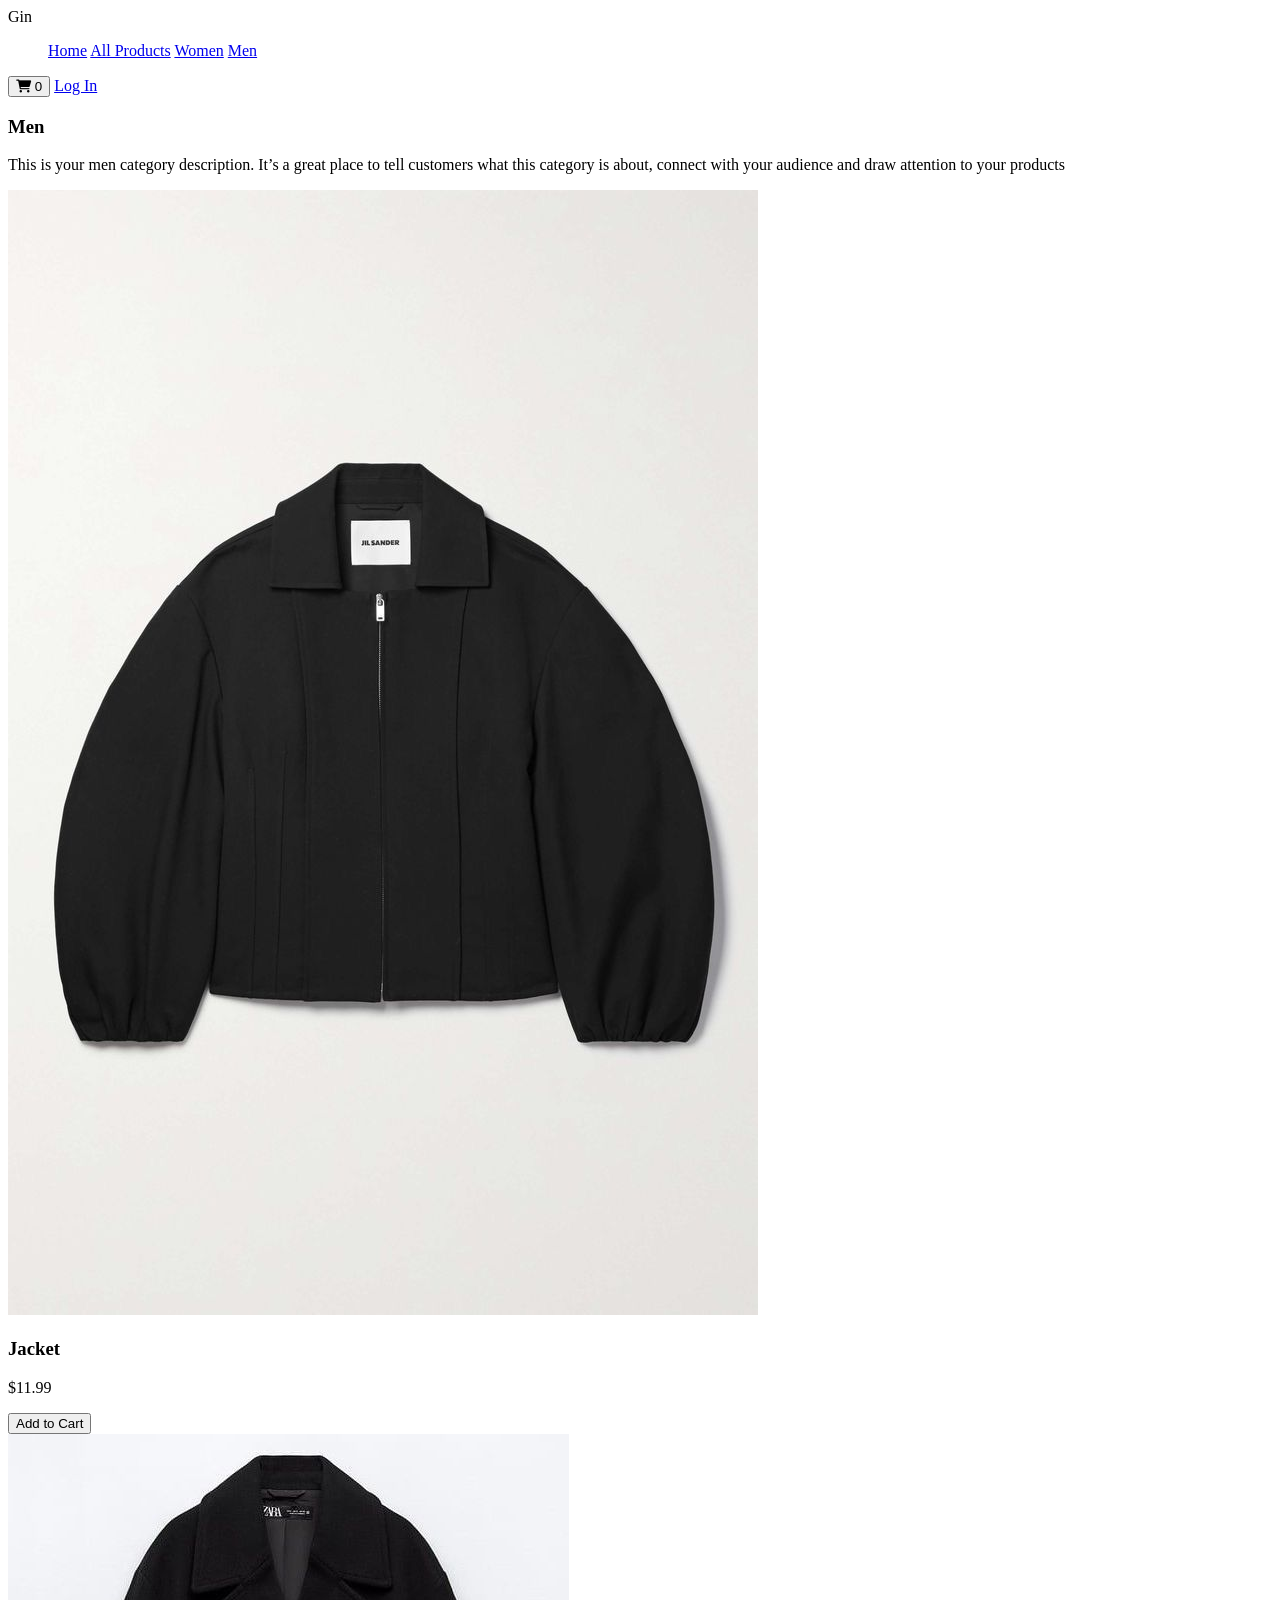
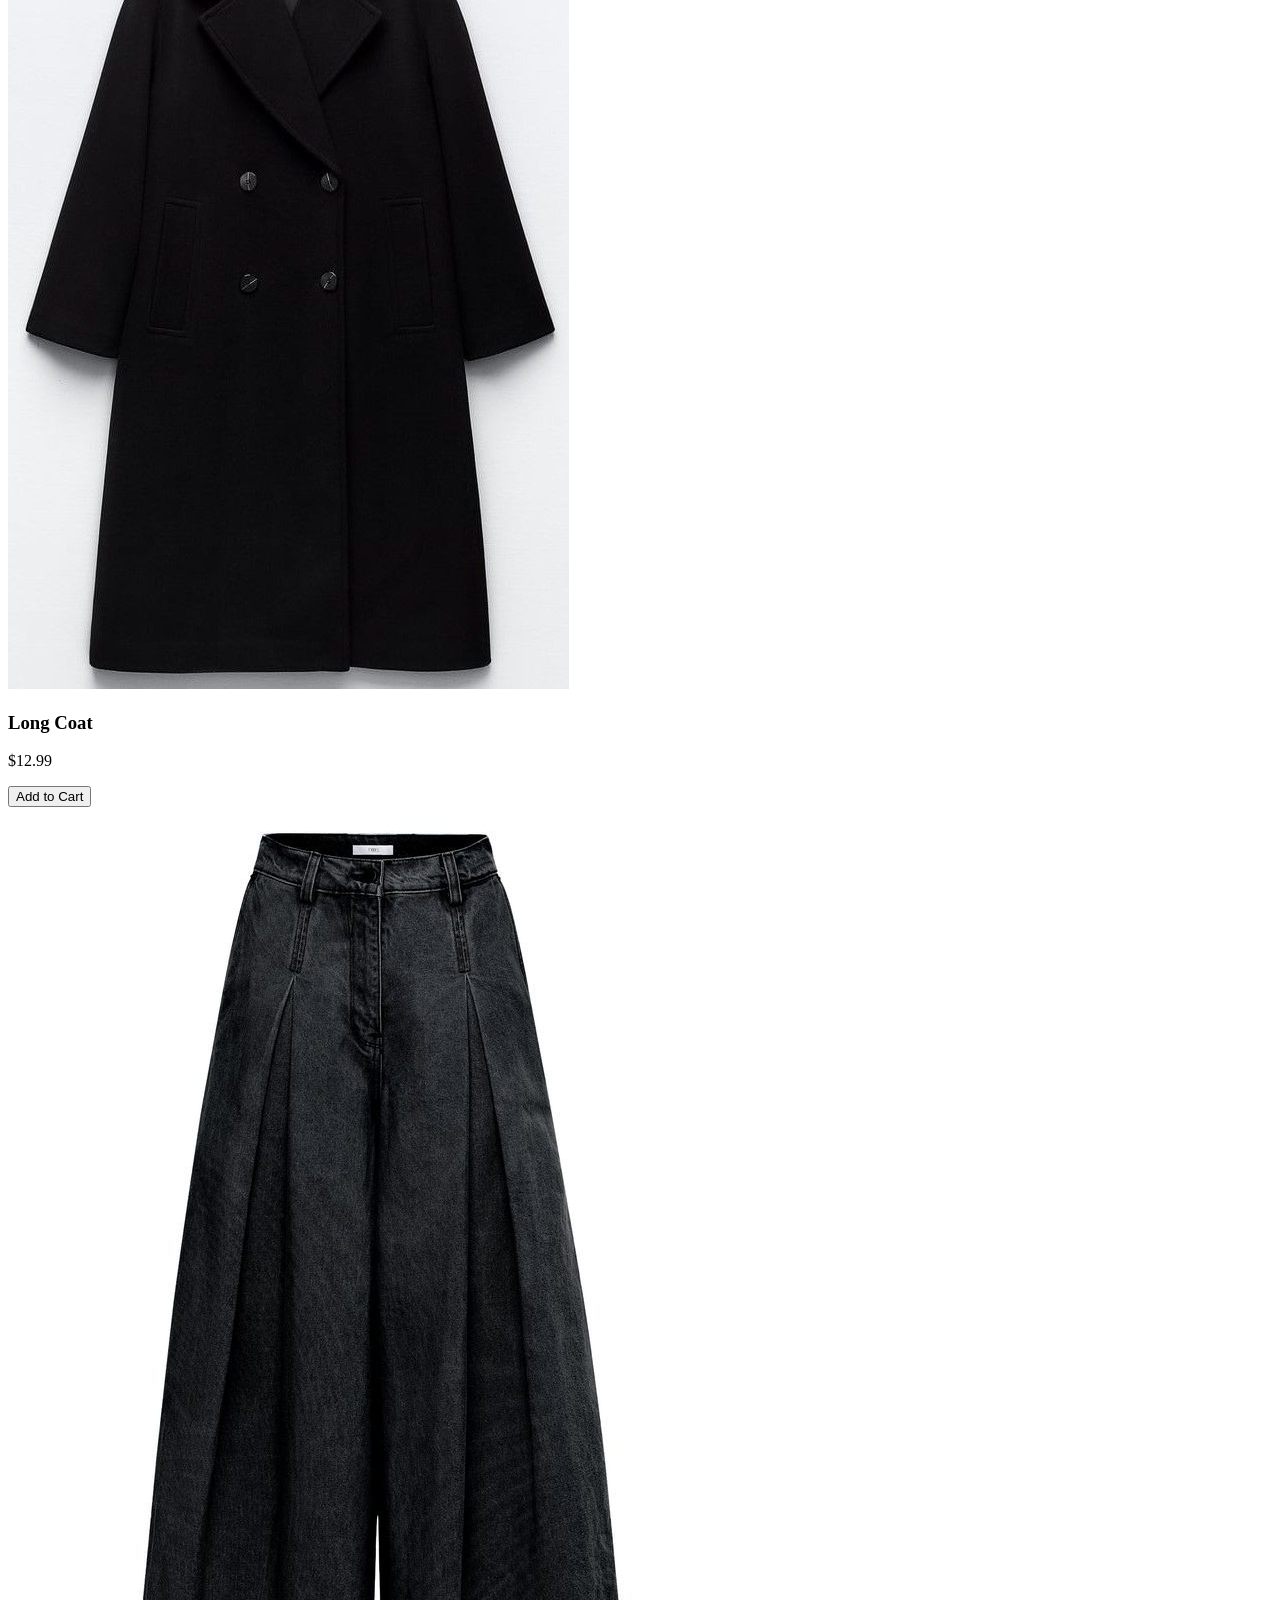
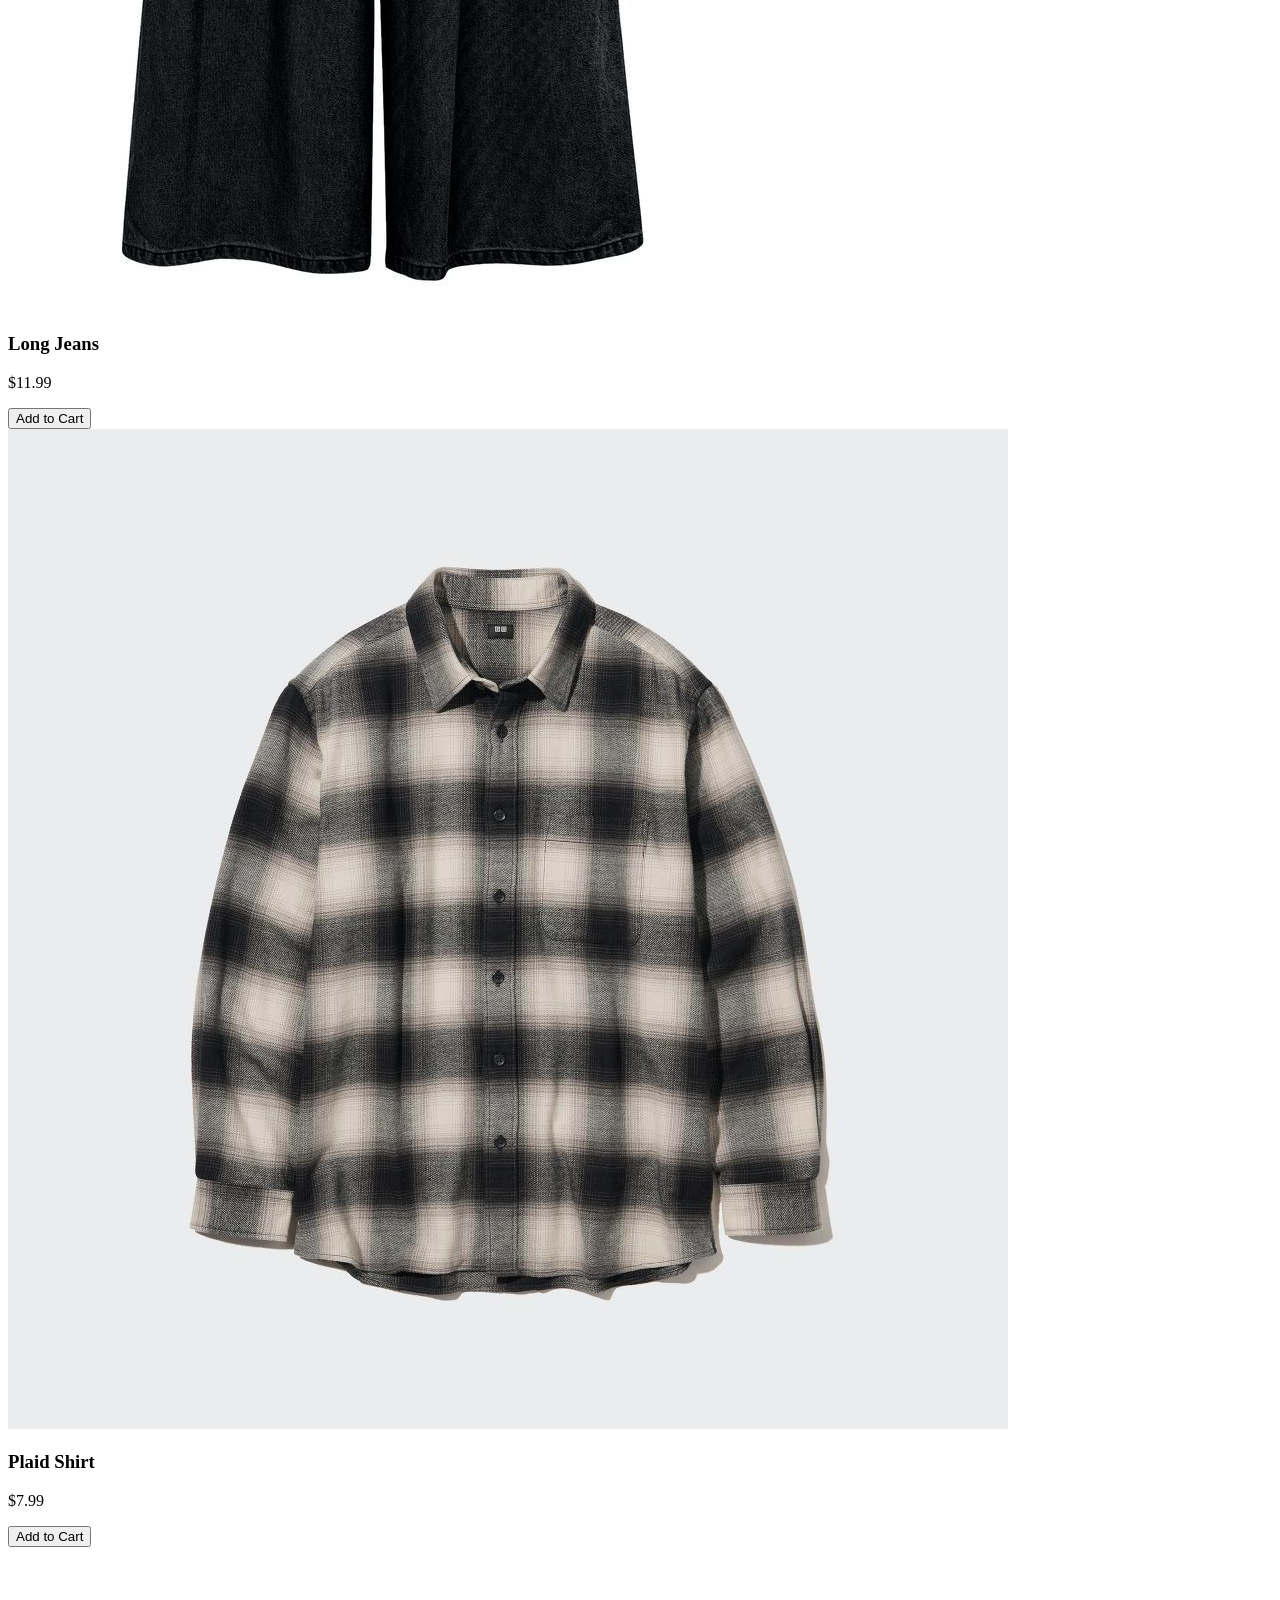
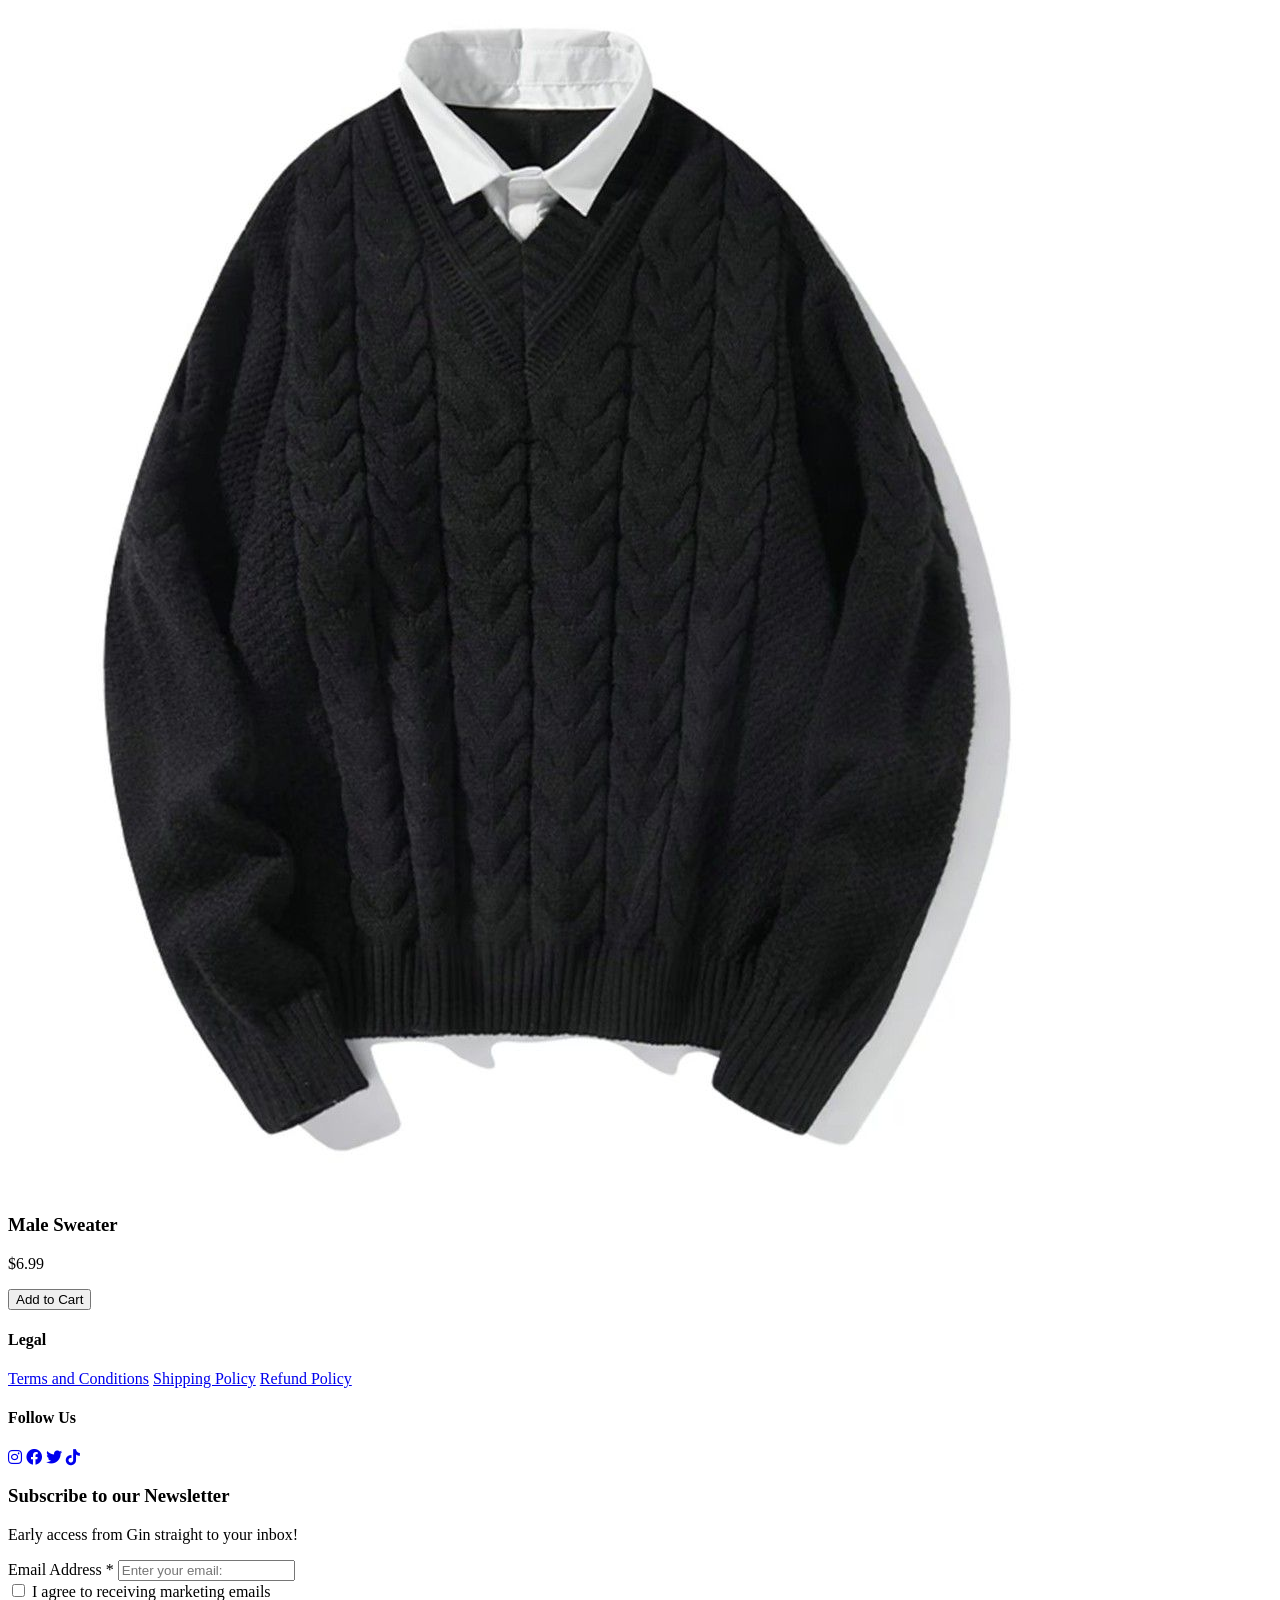
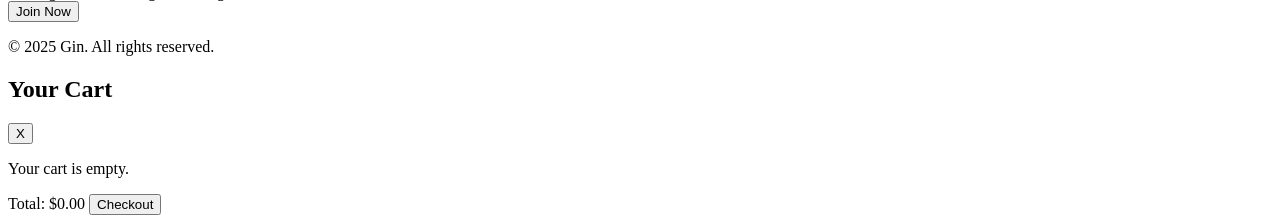
==== html/men.html @ d7aa1ff5 "Initial Deploy" ====
<!DOCTYPE html>
<html lang="en">
<head>
    <meta charset="UTF-8">
    <meta name="viewport" content="width=device-width, initial-scale=1.0">
    <title>Gin</title>
    <link rel="stylesheet" href = "css/styles.css">
    <link rel="stylesheet" href="https://cdnjs.cloudflare.com/ajax/libs/font-awesome/6.0.0-beta3/css/all.min.css">
</head>
<body>
    <header>
        <div class = "logo">Gin</div>

        <nav>
            <ul>
                <a href = "../index.html">Home</a>
                <a href = "products.html">All Products</a>
                <a href = "women.html">Women</a>
                <a href = "men.html">Men</a>          
            </ul>
        </nav>

        <div class = "cart">
            <button id = "cart-btn">
                <i class = "fas fa-shopping-cart"></i>
                <span id = "cart-count">0</span>
            </button>
            <a href = "#">Log In</a>
        </div>

    </header>

    <main class="fade-in">
        <div class="product-text">
            <h3>Men</h3>
            <p>This is your men category description. It’s a great place to tell customers what this category is about, connect with your audience and draw attention to your products</p>
        </div>

        <div class="product-grid" id="product-grid"></div>
    </main>

    <footer>
        <section class="upper-footer">
            <div class="footer-links">
            <h4>Legal</h4>
                <a href="#">Terms and Conditions</a>
                <a href="#">Shipping Policy</a>
                <a href="#">Refund Policy</a>
            </div>

            <div class="social-links">
            <h4>Follow Us</h4>
                <div>
                    <a href="#"><i class="fab fa-instagram"></i></a>
                    <a href="#"><i class="fab fa-facebook"></i></a>
                    <a href="#"><i class="fab fa-twitter"></i></a>
                    <a href="#"><i class="fab fa-tiktok"></i></a>
                </div>
            </div>
        </section>

        <section class="lower-footer">
            <h3>Subscribe to our Newsletter</h3>
            <p>Early access from Gin straight to your inbox!</p>
            <label>Email Address <span>*</span></label>
            <input type="email" required placeholder="Enter your email:">

            <div class="checkbox-container">
                <input type="checkbox" id="marketing">
                <label for="marketing">I agree to receiving marketing emails</label>
            </div>
            <button id="join-btn">Join Now</button>
        </section>

        <p class="copyright">© 2025 Gin. All rights reserved.</p>

    </footer>

    <div id = "cart-sidebar">
        <div class="cart-header">
            <h2>Your Cart</h2>
            <button id="close-btn">X</button>
        </div>

        <div id ="cart-items">
            <p class="cart-empty">Your Cart is Empty.</p>
        </div>

        <div class="cart-footer-sidebar">
            <span>Total: <span id="cart-total">$0.00</span>
            <button id = "checkout-btn">Checkout</button>
        </div>
    </div>

    <div id="overlay"></div>

    <script src = "../js/app.js"></script>
    <script src= "../js/men.js"></script>
</body>
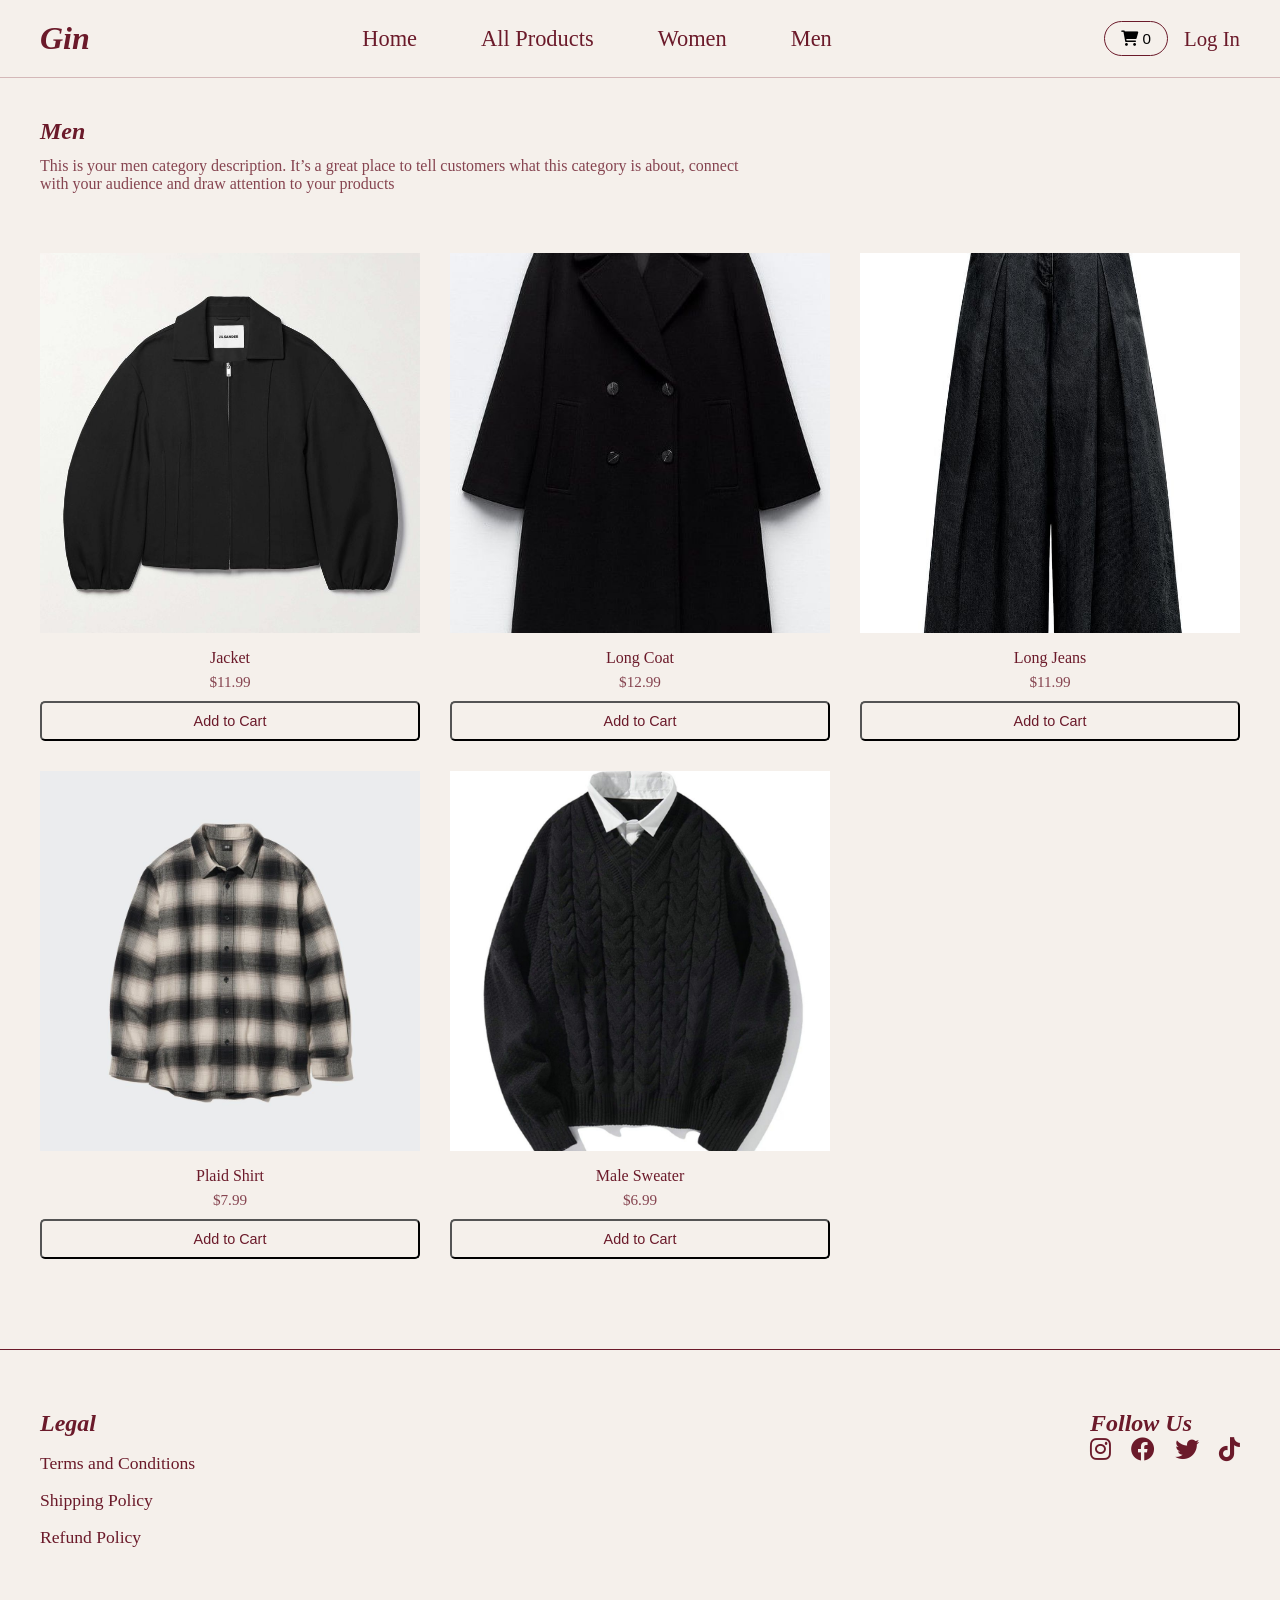
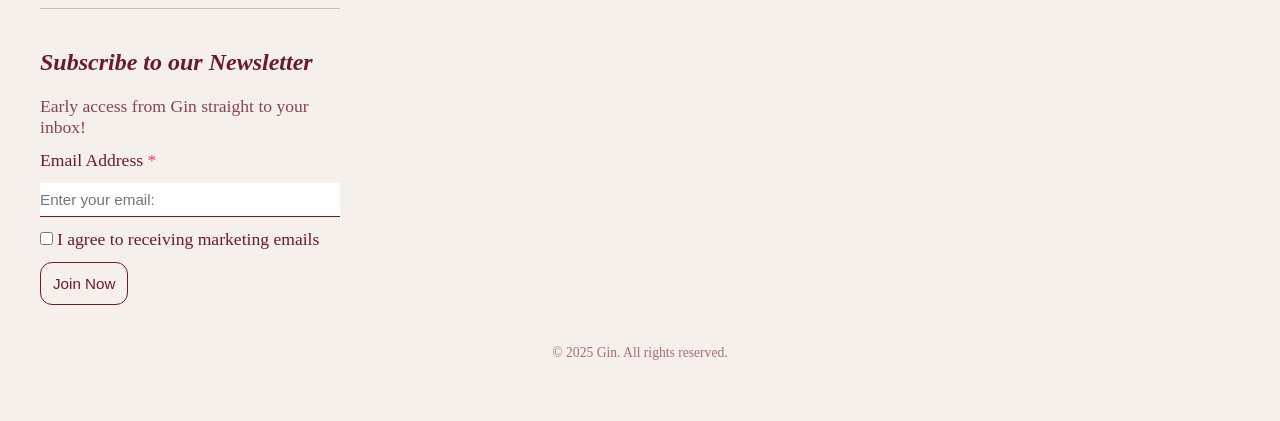
==== commit a8698fa0: "Update stylesheet link path in men.html" ====
--- a/html/men.html
+++ b/html/men.html
@@ -4,7 +4,7 @@
     <meta charset="UTF-8">
     <meta name="viewport" content="width=device-width, initial-scale=1.0">
     <title>Gin</title>
-    <link rel="stylesheet" href = "css/styles.css">
+    <link rel="stylesheet" href = "../css/styles.css">
     <link rel="stylesheet" href="https://cdnjs.cloudflare.com/ajax/libs/font-awesome/6.0.0-beta3/css/all.min.css">
 </head>
 <body>
--- a/css/styles.css
+++ b/css/styles.css
@@ -0,0 +1,523 @@
+/*Global*/
+* {
+    margin: 0;
+    padding: 0;
+    box-sizing: border-box;
+}
+
+body {
+    background-color: #f5f0eb;
+    color: #6b1a2a;
+    font-family: 'Georgia', serif;
+}
+
+header {
+    display: flex;
+    justify-content: space-between;
+    align-items: center;
+    padding: 20px 40px;
+    background-color: #f5f0eb;
+    border-bottom: 1px solid #d4b8b8;
+    position: sticky;
+    top: 0;
+    z-index: 100;
+}
+
+.logo {
+    font-size: 2rem;
+    font-style: italic;
+    font-weight: bold;
+    color: #6b1a2a;
+    cursor: pointer;
+}
+
+.logo:hover {
+    transform: scale(1.3);
+    transition: 1.5s;
+}
+
+nav ul {
+    display: flex;
+    gap: 64px;
+    font-size: 1.4rem;
+}
+
+nav ul a {
+    color: #6b1a2a;
+    text-decoration: none;
+}
+
+nav ul a:hover {
+    opacity: 0.6;
+}
+
+.cart {
+    display: flex;
+    font-size: 1.2rem;
+    align-items: center;
+    gap: 16px;
+}
+
+#cart-btn {
+    cursor: pointer;
+    background: none;
+    padding: 8px 16px;
+    border: 1px solid #6b1a2a;
+    border-radius: 20px;
+    font-size: 0.95rem;
+}
+
+#cart-btn:hover {
+    background: rgba(107, 26, 42, 0.1);
+}
+
+.cart a {
+    text-decoration: none;
+    color: #6b1a2a;
+    font-size: 1.3rem;
+}
+
+.cart a:hover {
+    opacity: 0.6;
+}
+
+
+/*index.html*/
+.hero {
+    background-image: url("../images/hero-picture.jpg");
+    background-size: cover;
+    background-position: center;
+    height: 100vh;
+    display: flex;
+    align-items: center;
+    padding: 60px;
+}
+
+.hero-content {
+    display: flex;
+    flex-direction: column;
+    gap: 10px;
+}
+
+.hero-content h1 {
+    font-size: 5rem;
+}
+
+.hero-content p {
+    font-size: 2rem;
+}
+
+#Call-To-Action {
+    background: none;
+    color:#6b1a2a;
+    border: 2px solid #f5f0eb;
+    border-radius: 20px;
+    padding: 12px 28px;
+    cursor: pointer;
+    margin-top: 16px;
+    width: fit-content;
+}
+
+#Call-To-Action a {
+    text-decoration: none;
+    color:#6b1a2a;
+    font-size: 1.3rem;
+    letter-spacing: 1px;
+    transition: 150ms ease;
+}
+
+#Call-To-Action:hover {
+    background: rgba(107, 26, 42, 0.1);
+    scale: 1.1;
+}
+
+
+.best-sellers {
+    padding: 80px 40px;
+}
+
+.best-sellers-content {
+    text-align: center;
+    margin-bottom: 40px;
+}
+
+.best-sellers-content h4 {
+    font-size: 2rem;
+    font-style: italic;
+    margin-bottom: 12px;
+}
+
+.best-sellers-content p{
+    font-size: 1.3rem;
+    opacity: 0.8;
+}
+
+.best-sellers-column {
+    display: grid;
+    grid-template-columns: 1fr 1fr;
+    gap: 20px;
+    overflow: hidden;
+}
+
+.column1 {
+    background-image: url("../images/female-sweater.jpg");
+}
+
+.column2 {
+    background-image: url("../images/male-jacket.jpg");
+}
+
+.column1, .column2 {
+    height: 800px;
+    background-size: cover;
+    background-position: center;
+}
+
+.column1 a, .column2 a {
+    position: absolute;
+    top: 20px;
+    left: 20px;
+    text-decoration: none;
+    color: rgb(0, 0, 0);
+    font-size: 1rem;
+    font-style: italic;
+    border-bottom: 1px solid rgb(0, 0, 0);
+    padding-bottom: 2px;
+    position: relative;
+}
+
+/*footer*/
+footer {
+    padding: 60px 40px;
+    border-top: 1px solid #6b1a2a;
+    margin-top: 50px;
+}
+
+
+.upper-footer {
+    display: flex;
+    justify-content: space-between;
+    margin-bottom: 60px;
+}
+
+.footer-links {
+    display: flex;
+    flex-direction: column;
+    gap: 16px;
+}
+
+.footer-links h4 {
+    font-size: 1.5rem;
+    font-style: italic;
+}
+
+.footer-links a {
+    font-size: 1.1rem;
+    color:#6b1a2a;
+    text-decoration: none;
+}
+
+.social-links {
+    gap: 50px;
+    align-items: flex-end;
+}
+
+.social-links h4 {
+    font-size: 1.5rem;
+    font-style: italic;
+}
+
+.social-links > div {
+    display: flex;
+    gap: 20px;
+}
+
+.social-links a {
+    font-size: 1.5rem;
+    color: #6b1a2a;
+    text-decoration: none;
+}
+
+.social-links a:hover {
+    opacity: 0.6;
+}
+
+.lower-footer {
+    display: flex;
+    flex-direction: column;
+    gap: 12px;
+    max-width: 300px;
+    border-top: 1px solid #d4b8b8;
+    padding-top: 40px;
+}
+
+.lower-footer h3 {
+    font-size: 1.5rem;
+    font-style: italic;
+    margin-bottom: 8px;
+}
+
+.lower-footer p {
+    font-size: 1.1rem;
+    opacity: 0.8;
+}
+
+.lower-footer label {
+    font-size: 1.1rem;
+}
+
+.lower-footer span {
+    color: #e94560;
+}
+
+.lower-footer input[type="email"] {
+    border: none;
+    border-bottom: 1px solid #6b1a2a;
+    padding: 8px 0;
+    font-size: 0.95rem;
+    color: #6b1a2a;
+    outline: none;
+    width: 100%;
+}
+
+#join-btn {
+    background: none;
+    color:#6b1a2a;
+    border: 1px solid #6b1a2a;
+    border-radius: 12px;
+    padding: 12px 12px;
+    cursor: pointer;
+    font-size: 0.95rem;
+    width: fit-content;
+}
+
+#join-btn:hover {
+    background: rgba(107, 26, 42, 0.1);
+}
+
+.copyright {
+    text-align: center;
+    margin-top: 40px;
+    font-size: 0.85rem;
+    opacity: 0.6;
+}
+
+/*products.html*/
+.product-text {
+    padding: 40px 40px 20px 40px;
+}
+
+.product-text h3 {
+    font-size: 1.5rem;
+    font-style: italic;
+    margin-bottom: 12px;
+}
+
+.product-text p {
+    font-size: 1rem;
+    width: 700px;
+    opacity: 0.8;
+}
+
+.product-grid {
+    display: grid;
+    grid-template-columns: repeat(auto-fill, minmax(280px, 1fr));
+    gap: 30px;
+    padding: 40px;
+}
+
+.product-card {
+    cursor: pointer;
+}
+
+.product-card img {
+    width: 100%;
+    height: 380px;
+    object-fit: cover;
+    background: #e8e2db;
+}
+
+.product-card h3 {
+    font-size: 1rem;
+    margin-top: 12px;
+    font-weight: normal;
+    text-align: center;
+}
+
+.product-card p {
+    font-size: 0.95rem;
+    margin-top: 6px;
+    opacity: 0.8;
+    text-align: center;
+}
+
+.add-btn {
+    background: none;
+    border-radius: 5px;
+    color:#6b1a2a;
+    padding: 10px 20px;
+    cursor: pointer;
+    font-size: 0.9rem;
+    margin-top: 10px;
+    width: 100%;
+}
+
+.add-btn:hover {
+    background: #6b1a2a;
+    color: #f5f0eb;
+}
+
+/*Cart SideBar*/
+#cart-sidebar {
+    position: fixed;
+    top: 0;
+    right: -400px;
+    width: 360px;
+    height: 100%;
+    background: white;
+    transition: right 0.3s ease;
+    z-index: 200;
+    display: flex;
+    flex-direction: column;
+    box-shadow: -4px 0 20px rgba(0,0,0,0.1);
+}
+
+#cart-sidebar.open {
+    right: 0;
+}
+
+.cart-header {
+    padding: 20px 24px;
+    display: flex;
+    justify-content: space-between;
+    align-items: center;
+    border-bottom: 1px solid #d4b8b8;
+}
+
+#cart-items {
+    flex: 1;
+    overflow-y: auto;
+    padding: 16px 24px;
+}
+
+.cart-empty {
+    color: #aaa;
+    text-align: center;
+    margin-top: 40px;
+}
+
+#close-btn {
+    padding: 12px;
+    background: #6b1a2a;
+    color: white;
+    border: none;
+    cursor: pointer;
+    font-family: 'Georgia', serif;
+    font-size: 0.5rem;
+}
+
+.cart-item {
+    display: flex;
+    justify-content: space-between;
+    align-items: center;
+    padding: 12px 0;
+    border-bottom: 1px solid #f0f0f0;
+    gap: 20px;
+}
+
+.remove-btn {
+    padding: 12px;
+    background: #5a5a5a;
+    color: white;
+    border: none;
+    border-radius: 10px;
+    cursor: pointer;
+    font-family: 'Georgia', serif;
+    font-size: 0.7rem; 
+}
+
+.cart-footer-sidebar {
+    padding: 20px 24px;
+    border-top: 1px solid #d4b8b8;
+    display: flex;
+    flex-direction: column;
+    gap: 12px;
+}
+
+#checkout-btn {
+    padding: 12px;
+    background: #6b1a2a;
+    color: white;
+    border: none;
+    cursor: pointer;
+    font-family: 'Georgia', serif;
+    font-size: 0.95rem;
+}
+
+#overlay {
+    display: none;
+    position: fixed;
+    inset: 0;
+    background: rgba(0,0,0,0.4);
+    z-index: 150;
+}
+
+#overlay.show {
+    display: block;
+}
+
+/*Transition*/
+.fade-in {
+    opacity: 0;
+    transform: translateY(30px);
+    transition: opacity 0.6s ease, transform 0.6s ease;
+}
+
+.fade-in.visible {
+    opacity: 1;
+    transform: translateY(0);
+}
+
+/*Media Query*/
+@media (max-width: 768px) {
+    header {
+        padding: 16px 20px;
+    }
+
+    nav ul {
+        gap: 20px;
+        font-size: 1rem;
+    }
+
+    .hero-content h1 {
+        font-size: 2.5rem;
+    }
+
+    .hero-content p {
+        font-size: 1.2rem;
+    }
+
+    .best-sellers-column {
+        grid-template-columns: 1fr;
+    }
+
+    .column1, .column2 {
+        height: 400px;
+    }
+
+    .product-grid {
+        grid-template-columns: repeat(auto-fill, minmax(160px, 1fr));
+        gap: 16px;
+        padding: 20px;
+    }
+
+    .upper-footer {
+        flex-direction: column;
+        gap: 40px;
+    }
+
+    .social-links {
+        align-items: flex-start;
+    }
+}
+
